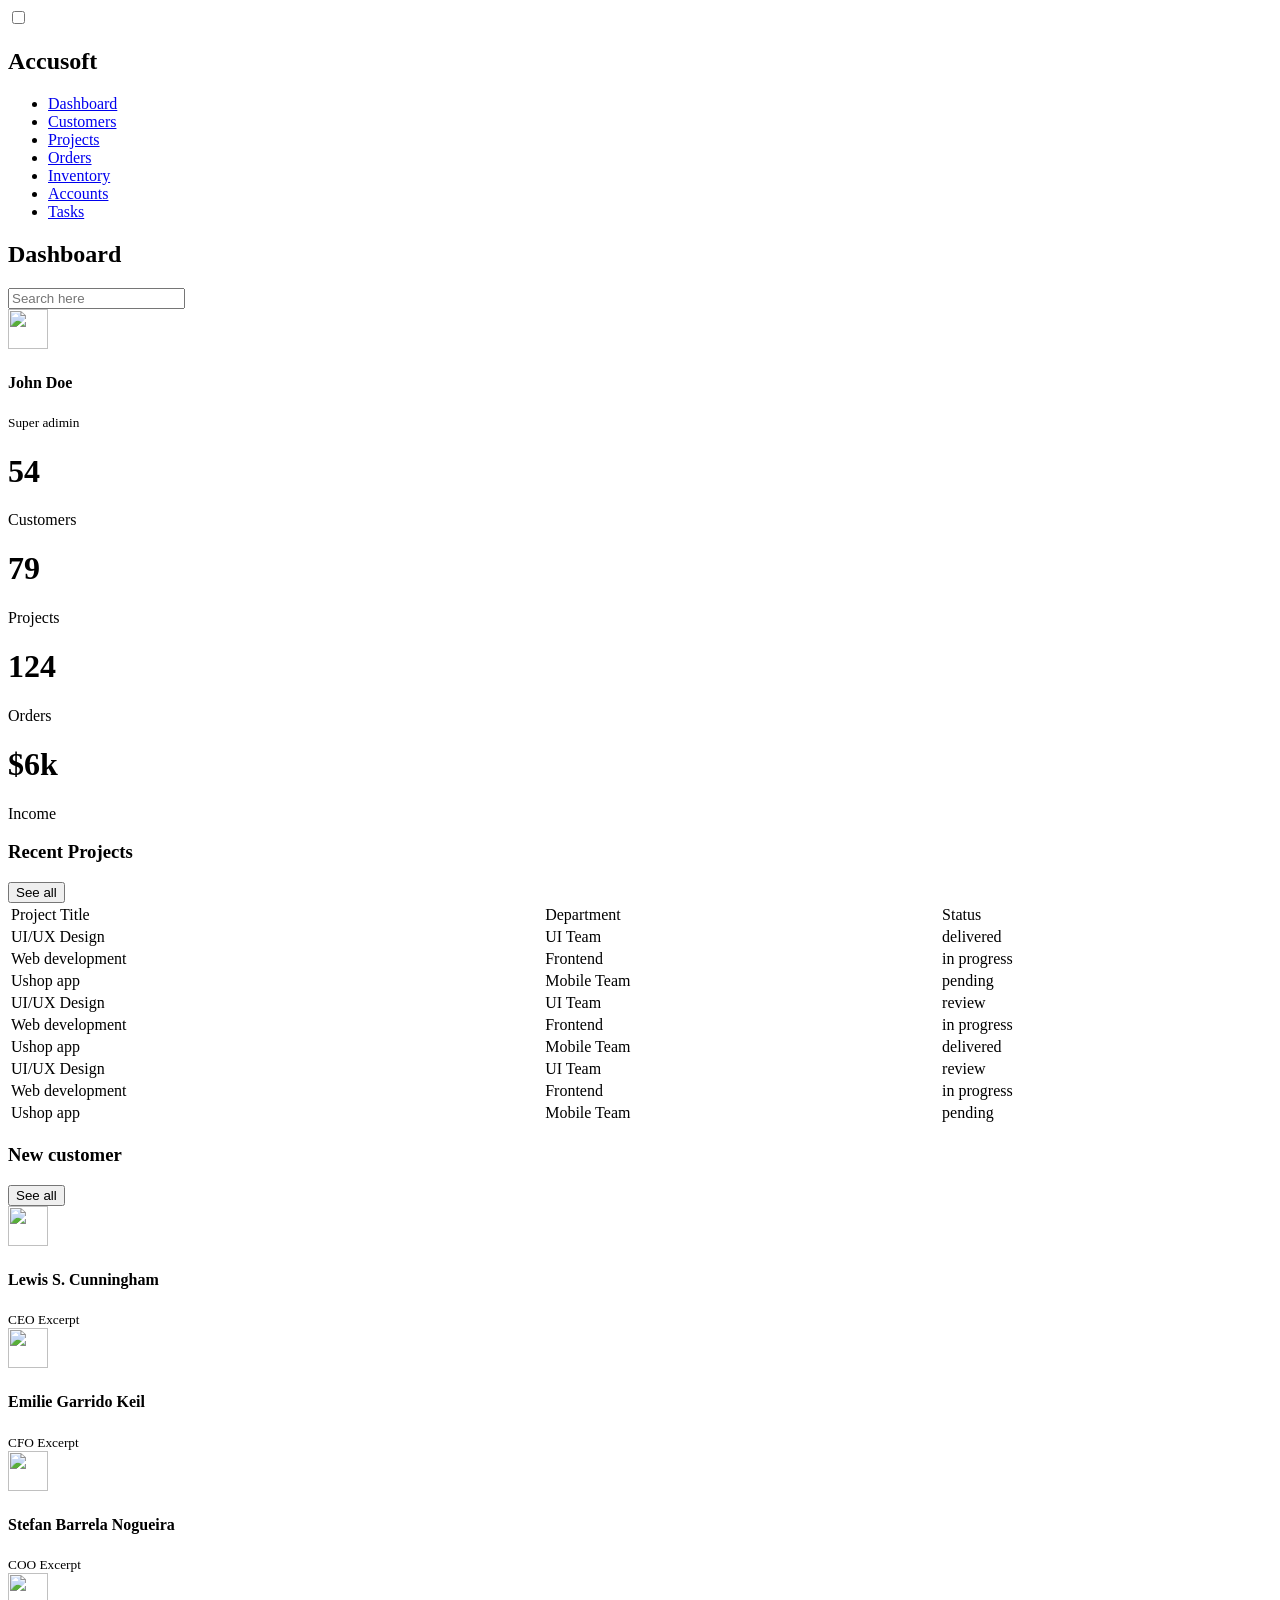
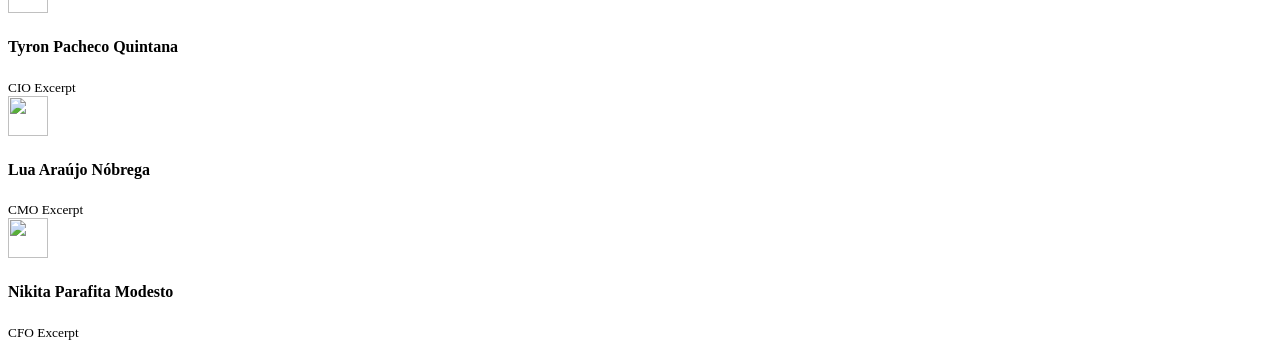
==== docs/index.html @ 3c91b4f0 "Add files via upload" ====
<!DOCTYPE html>
<html lang="en">
<head>
    <meta charset="UTF-8">
    <meta name="viewport" content="width=device-width,initial-scale=1,maximum-scale=1">
    <meta http-equiv="X-UA-Compatible" content="IE=edge">
    <meta name="viewport" content="width=device-width, initial-scale=1.0">
    <title>Accusoft</title>

    <!-- Custom Icon Navegador link -->
    <link rel="icon" href="./docs/image/icon.png">
    <!-- Load from CDN Line Awesome ICONs -->
    <link rel="stylesheet" href="https://maxst.icons8.com/vue-static/landings/line-awesome/font-awesome-line-awesome/css/all.min.css">
    <link rel="stylesheet" href="https://maxst.icons8.com/vue-static/landings/line-awesome/line-awesome/1.3.0/css/line-awesome.min.css">
    <!-- Link from CSS -->
    <link rel="stylesheet" href="./docs/css/style.css">
</head>
<body>

    <input type="checkbox" id="nav-toggle"> 
    <div class="sidebar">
        <div class="sidebar-brand">
            <h2><span class="lab la-accusoft"></span> <span>Accusoft</span> </h2>
        </div>

        <div class="sidebar-menu">
            <ul>
                <li>
                    <a href="#" class="active"><span class="las la-igloo"></span>
                        <span>Dashboard</span></a>
                </li>
                <li>
                    <a href="#"><span class="las la-users"></span>
                        <span>Customers</span></a>
                </li>
                <li>
                    <a href="#"><span class="las la-clipboard-list"></span>
                        <span>Projects</span></a>
                </li>
                <li>
                    <a href="#"><span class="las la-shopping-bag"></span>
                        <span>Orders</span></a>
                </li>
                <li>
                    <a href="#"><span class="las la-receipt"></span>
                        <span>Inventory</span></a>
                </li>
                <li>
                    <a href="#"><span class="las la-user-circle"></span>
                        <span>Accounts</span></a>
                </li>
                <li>
                    <a href="#"><span class="las la-clipboard-list"></span>
                        <span>Tasks</span></a>
                </li>
            </ul>
        </div>
    </div>

    <div class="main-content">
        <header>  
                <h2>
                    <label for="nav-toggle">
                        <span class="las la-bars"></span>
                    </label>
                    Dashboard
                </h2>

                <div class="search-wrapper">
                    <span class="las la-search"></span>
                    <input type="search" placeholder="Search here" />
                </div>

                <div class="user-wrapper">
                    <img src="./docs/image/user.png" width="40px" height="40px" alt="">
                    <div class="user-info">
                        <h4>John Doe</h4>
                        <small>Super adimin</small>
                    </div>
                </div>
        </header>

        <main>

            <div class="cards">
                <div class="card-single">
                    <div>
                        <h1>54</h1>
                        <span>Customers</span>
                    </div>
                    <div>
                        <span class="las la-users"></span>
                    </div>
                </div>
                <div class="card-single">
                    <div>
                        <h1>79</h1>
                        <span>Projects</span>
                    </div>
                    <div>
                        <span class="las la-clipboard-list"></span>
                    </div>
                </div>
                <div class="card-single">
                    <div>
                        <h1>124</h1>
                        <span>Orders</span>
                    </div>
                    <div>
                        <span class="las la-shopping-bag"></span>
                    </div>
                </div>
                <div class="card-single">
                    <div>
                        <h1>$6k</h1>
                        <span>Income</span>
                    </div>
                    <div>
                        <span class="lab la-google-wallet"></span>
                    </div>
                </div>
            </div>

            <div class="recent-grid">
                <div class="projects">
                    <div class="card">
                        <div class="card-header">
                            <h3>Recent Projects</h3>
                            <button>See all <span class="las la-arrow-right">                               
                            </span></button>
                        </div>
                        <div class="card-body">
                            <div class="table-responsive">
                                <table width="100%">
                                    <thead>
                                        <tr>
                                            <td>Project Title</td>
                                            <td>Department</td>
                                            <td>Status</td>
                                        </tr>
                                    </thead>
                                    <tbody>
                                        <tr>
                                            <td>UI/UX Design</td>
                                            <td>UI Team</td>
                                            <td>
                                                <span class="status green"></span>
                                                delivered
                                            </td>
                                        </tr>
                                        <tr>
                                            <td>Web development</td>
                                            <td>Frontend</td>
                                            <td>
                                                <span class="status yellow"></span>
                                                in progress
                                            </td>
                                        </tr>
                                        <tr>
                                            <td>Ushop app</td>
                                            <td>Mobile Team</td>
                                            <td>
                                                <span class="status red"></span>
                                                pending
                                            </td>
                                        </tr>
                                        <tr>
                                            <td>UI/UX Design</td>
                                            <td>UI Team</td>
                                            <td>
                                                <span class="status cyan"></span>
                                                review
                                            </td>
                                        </tr>
                                        <tr>
                                            <td>Web development</td>
                                            <td>Frontend</td>
                                            <td>
                                                <span class="status yellow"></span>
                                                in progress
                                            </td>
                                        </tr>
                                        <tr>
                                            <td>Ushop app</td>
                                            <td>Mobile Team</td>
                                            <td>
                                                <span class="status green"></span>
                                                delivered
                                            </td>
                                        </tr>
                                        <tr>
                                            <td>UI/UX Design</td>
                                            <td>UI Team</td>
                                            <td>
                                                <span class="status cyan"></span>
                                                review
                                            </td>
                                        </tr>
                                        <tr>
                                            <td>Web development</td>
                                            <td>Frontend</td>
                                            <td>
                                                <span class="status yellow"></span>
                                                in progress
                                            </td>
                                        </tr>
                                        <tr>
                                            <td>Ushop app</td>
                                            <td>Mobile Team</td>
                                            <td>
                                                <span class="status red"></span>
                                                pending
                                            </td>
                                        </tr> 
                                    </tbody>
                                </table>
                            </div>
                        </div>
                    </div>
                </div>

                <div class="customers">
                    <div class="card">
                        <div class="card-header">
                            <h3>New customer</h3>
                            <button>See all <span class="las la-arrow-right">                               
                            </span></button>
                        </div>
                        <div class="card-body">
                            <div class="customer">
                                <div class="info">
                                    <img src="./docs/image/user.png" width="40px" height="40px" alt="">
                                    <div>
                                        <h4>Lewis S. Cunningham</h4>
                                        <small>CEO Excerpt</small>
                                    </div>
                                </div>
                                <div class="contact">
                                    <span class="las la-user-circle"></span>
                                    <span class="las la-comment"></span>
                                    <span class="las la-phone"></span>
                                </div>
                            </div>
                            <div class="customer">
                                <div class="info">
                                    <img src="./docs/image/user.png" width="40px" height="40px" alt="">
                                    <div>
                                        <h4>Emilie Garrido Keil</h4>
                                        <small>CFO Excerpt</small>
                                    </div>
                                </div>
                                <div class="contact">
                                    <span class="las la-user-circle"></span>
                                    <span class="las la-comment"></span>
                                    <span class="las la-phone"></span>
                                </div>
                            </div>
                            <div class="customer">
                                <div class="info">
                                    <img src="./docs/image/user.png" width="40px" height="40px" alt="">
                                    <div>
                                        <h4>Stefan Barrela Nogueira</h4>
                                        <small>COO Excerpt</small>
                                    </div>
                                </div>
                                <div class="contact">
                                    <span class="las la-user-circle"></span>
                                    <span class="las la-comment"></span>
                                    <span class="las la-phone"></span>
                                </div>
                            </div>
                            <div class="customer">
                                <div class="info">
                                    <img src="./docs/image/user.png" width="40px" height="40px" alt="">
                                    <div>
                                        <h4>Tyron Pacheco Quintana</h4>
                                        <small>CIO Excerpt</small>
                                    </div>
                                </div>
                                <div class="contact">
                                    <span class="las la-user-circle"></span>
                                    <span class="las la-comment"></span>
                                    <span class="las la-phone"></span>
                                </div>
                            </div>
                            <div class="customer">
                                <div class="info">
                                    <img src="./docs/image/user.png" width="40px" height="40px" alt="">
                                    <div>
                                        <h4>Lua Araújo Nóbrega</h4>
                                        <small>CMO Excerpt</small>
                                    </div>
                                </div>
                                <div class="contact">
                                    <span class="las la-user-circle"></span>
                                    <span class="las la-comment"></span>
                                    <span class="las la-phone"></span>
                                </div>
                            </div>
                            <div class="customer">
                                <div class="info">
                                    <img src="./docs/image/user.png" width="40px" height="40px" alt="">
                                    <div>
                                        <h4>Nikita Parafita Modesto</h4>
                                        <small>CFO Excerpt</small>
                                    </div>
                                </div>
                                <div class="contact">
                                    <span class="las la-user-circle"></span>
                                    <span class="las la-comment"></span>
                                    <span class="las la-phone"></span>
                                </div>
                            </div>
                        </div>
                    </div>
                </div>
            </div>
        </main>
    </div>
</body>
</html>
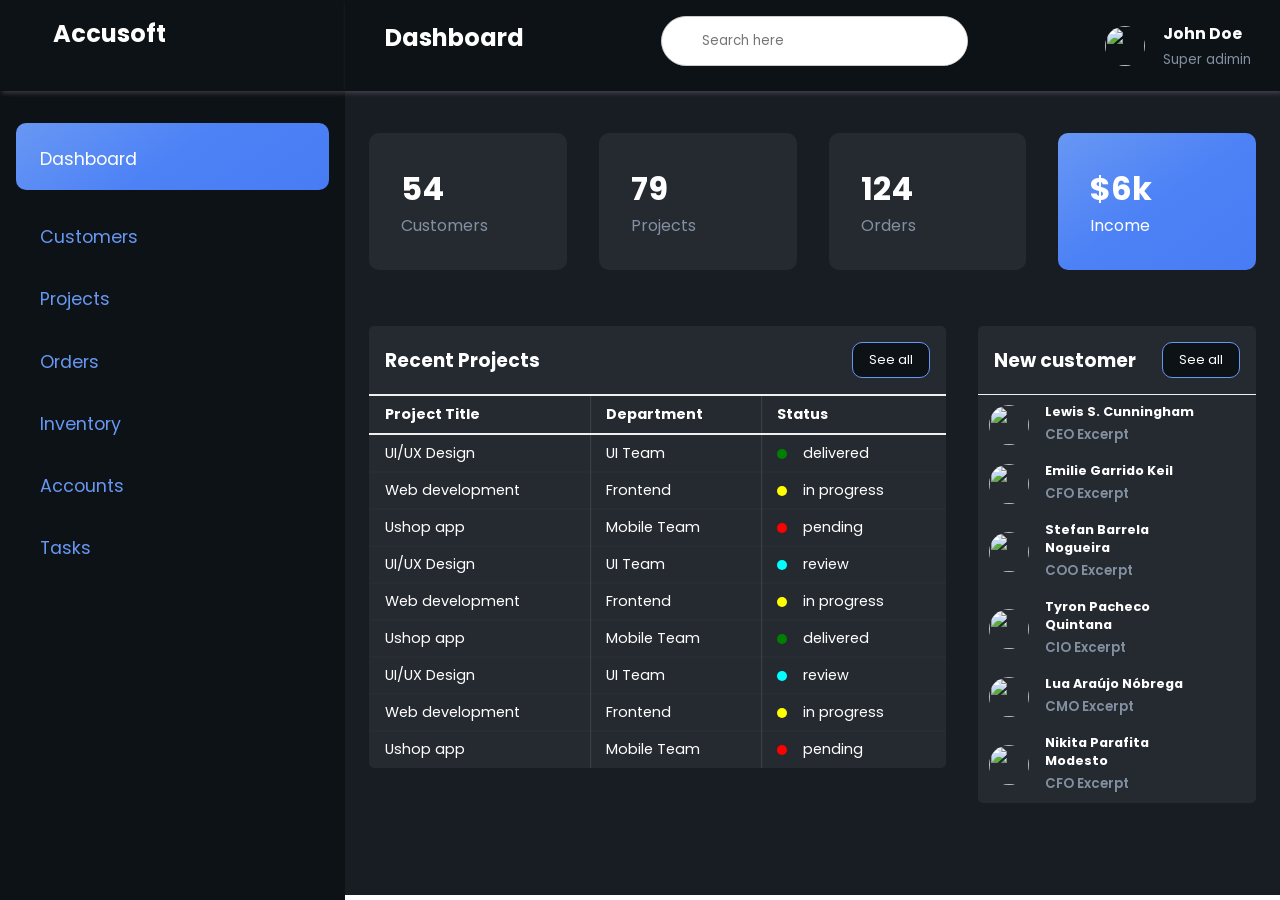
==== commit 119b8b75: "Update index.html" ====
--- a/docs/index.html
+++ b/docs/index.html
@@ -8,12 +8,12 @@
     <title>Accusoft</title>
 
     <!-- Custom Icon Navegador link -->
-    <link rel="icon" href="./docs/image/icon.png">
+    <link rel="icon" href="./image/icon.png">
     <!-- Load from CDN Line Awesome ICONs -->
     <link rel="stylesheet" href="https://maxst.icons8.com/vue-static/landings/line-awesome/font-awesome-line-awesome/css/all.min.css">
     <link rel="stylesheet" href="https://maxst.icons8.com/vue-static/landings/line-awesome/line-awesome/1.3.0/css/line-awesome.min.css">
     <!-- Link from CSS -->
-    <link rel="stylesheet" href="./docs/css/style.css">
+    <link rel="stylesheet" href="./css/style.css">
 </head>
 <body>
 
--- a/docs/css/style.css
+++ b/docs/css/style.css
@@ -0,0 +1,473 @@
+@import url('https://fonts.googleapis.com/css2?family=Poppins:wght@300;400;500;600&display=swap');
+
+:root {
+    --main-color: #0d1216;
+    --color-dark: #1D2231;
+    --color-fundo: #181d23;
+    --color-card: #252a30;
+    --active-color: #fff;
+    --border-color: #6897f3;
+    --primary-text-color: #fff;
+    --secundary-text-color: #8390A2;
+}
+
+* {
+    padding: 0;
+    margin: 0;
+    box-sizing: border-box;
+    list-style-type: none;
+    text-decoration: none;
+    font-family: 'Poppins', sans-serif;
+}
+
+.sidebar {
+    width: 345px;
+    position: fixed;
+    left: 0;
+    top: 0;
+    height: 100%;
+    background: var(--main-color);
+    z-index: 100;
+    transition: width 300ms;
+}
+
+.sidebar-brand {
+    height: 91px;
+    box-shadow: 2px 2px 5px rgba(255, 225, 255, 0.2);
+    padding: 1rem 0rem 1rem 2rem;
+    color: #fff;
+}
+
+.sidebar-brand span {
+    display: inline-block;
+    padding-right: 1rem;
+}
+
+.sidebar-menu {
+    margin-top: 1rem;
+    padding: 1rem;
+}
+
+.sidebar-menu li {
+    width: 100%;
+    margin-bottom: 1.7rem;
+    /* padding-left: 1rem; */
+}
+
+.sidebar-menu a {
+    padding-left: .5rem;
+    display: block;
+    color:var(--border-color);
+    font-size: 1.1rem;
+}
+
+.sidebar-menu a.active {
+    background: linear-gradient(145deg, #6897f3, #4d82f6, #487cf4);
+    padding-top: 1rem;
+    padding-bottom: 1rem;
+    color: var(--active-color);
+    border-radius: 10px 10px 10px 10px;
+}
+
+.sidebar-menu a span:first-child {
+    font-size: 1.5rem;
+    padding-right: 1rem;
+}
+
+#nav-toggle:checked +  .sidebar {
+    width: 70px;
+}
+
+#nav-toggle:checked +  .sidebar .sidebar-brand,
+#nav-toggle:checked +  .sidebar li {
+    padding-left: 1rem;
+    text-align: center;
+}
+
+#nav-toggle:checked +  .sidebar li {
+    padding-left: 0rem;
+}
+
+#nav-toggle:checked +  .sidebar .sidebar-brand h2  span:last-child,
+#nav-toggle:checked +  .sidebar li a span:last-child {
+    display: none;
+}
+
+#nav-toggle:checked ~ .main-content {
+    margin-left: 70px;
+}
+
+#nav-toggle:checked ~ .main-content header {
+    width: calc(100% - 70px);
+    left: 70px;
+}
+
+.main-content {
+    transition: margin-left 300ms;
+    margin-left: 345px;
+}
+
+header {
+    background: var(--main-color);
+    display: flex;
+    justify-content: space-between;
+    padding: 1rem 1.5rem;
+    box-shadow: 2px 2px 5px rgba(255, 225, 255, 0.2);
+    position: fixed;
+    left: 345px;
+    width: calc(100% - 345px);
+    top: 0;
+    z-index: 100;
+    transition: width 300ms;
+}
+
+#nav-toggle {
+    display: none;
+    
+}
+
+header h2 {
+    color: #fff;
+}
+
+header label span {
+    font-size: 1.7rem;
+    padding-right: 1rem;
+}
+
+.search-wrapper {
+    border: 1px solid #ccc;
+    border-radius: 30px;
+    height: 50px;
+    display: flex;
+    background: #fff;
+    align-items: center;
+    overflow-x: hidden;
+}
+
+.search-wrapper span {
+    display: inline-block;
+    padding: 0rem 1rem;
+    font-size: 1.5rem;
+}
+
+.search-wrapper input {
+    height: 100%;
+    padding: .5rem;
+    border: none;
+    outline: none;
+}
+
+.user-wrapper {
+    display: flex;
+    align-items: center;
+    color: var(--primary-text-color);
+}
+
+.user-wrapper h4 {
+    margin-top: 5px;
+    margin-left: 5px;
+}
+
+.user-wrapper img {
+    border-radius: 50%;
+    margin-right: .8rem;
+}
+
+.user-wrapper small {
+    display: inline-block;
+    margin-bottom: 5px;
+    padding: 0px 5px 0px 5px ;
+    color: var(--secundary-text-color);
+}
+
+main {
+    margin-top: 85px;
+    padding: 2rem 1.5rem;
+    background: var(--color-fundo);
+    min-height: calc(100vh - 90px);
+}
+
+.cards {
+    display: grid;
+    grid-template-columns: repeat(4, 1fr);
+    grid-gap: 2rem;
+    margin-top: 1rem;
+}
+
+.card-single {
+    display: flex;
+    justify-content: space-between;
+    background: var(--color-card);
+    color: #fff;
+    padding: 2rem;
+    border-radius: 10px;
+}
+
+.card-single div:last-child span {
+    color: var(--border-color);
+    font-size: 3rem;
+}
+
+.card-single div:first-child span {
+    color: var(--secundary-text-color);
+}
+
+.card-single:last-child {
+    background: linear-gradient(145deg, #6897f3, #4d82f6, #487cf4);
+}
+
+.card-single:last-child h1,
+.card-single:last-child div:first-child span,
+.card-single:last-child div:last-child span {
+    color: #fff;
+}
+
+.recent-grid {
+    margin-top: 3.5rem;
+    display: grid;
+    grid-gap: 2rem;
+    grid-template-columns: 65% auto;
+}
+
+.card {
+    background: var(--color-card);
+    border-radius: 5px;
+}
+
+.card-header {
+    padding: 1rem;
+}
+
+.card-header {
+    color: #fff;
+    display: flex;
+    justify-content: space-between;
+    align-items: center;
+    border-bottom: 1px solid #f0f0f0;
+}
+
+.card-header button {
+    background: var(--main-color);
+    border-radius: 10px;
+    color: #fff;
+    font-size: .8rem;
+    padding: .5rem 1rem;
+    border: 1px solid var(--border-color);
+}
+
+table {
+    border-collapse: collapse;
+}
+
+thead tr {
+    border-top: 1px solid #f0f0f0;
+    border-bottom: 2px solid #f0f0f0;
+}
+
+thead td {
+    font-weight: 700;
+}
+
+td {
+    padding: .5rem 1rem;
+    font-size: .9rem;
+    color: var(--primary-text-color);
+    box-shadow: 1px 0px 1px rgba(225, 255, 253, 0.103);
+}
+
+td .status {
+    display: inline-block;
+    height: 10px;
+    width: 10px;
+    border-radius: 50%;
+    margin-right: 1rem;
+}
+
+tr td:last-child {
+    display: flex;
+    align-items: center;
+}
+
+.status.cyan {
+    background: cyan;
+}
+
+.status.yellow {
+    background: yellow;
+}
+
+.status.red {
+    background: red;
+}
+
+.status.green {
+    background: green;
+}
+
+.table-responsive {
+    width: 100%;
+    overflow-x: auto;
+}
+
+.customer {
+    display: flex;
+    justify-content: space-between;
+    align-items: center;
+    padding: .5rem .7rem;
+}
+
+.info {
+    display: flex;
+    align-items: center;
+}
+
+.info img {
+    border-radius: 50%;
+    margin-right: 1rem;
+}
+
+.info h4 {
+    font-size: .8rem;
+    font-weight: 700;
+    color: #fff;
+}
+
+.info small {
+    font-weight: 600;
+    color: var(--secundary-text-color);
+}
+
+.contact span {
+    font-size: 1.2rem;
+    display: inline-block;
+    margin-left: .5rem;
+    color: var(--border-color);
+}
+
+@media only screen and (max-width: 1200px) {
+    .sidebar {
+        width: 70px;
+    }
+    
+    .sidebar .sidebar-brand,
+    .sidebar li {
+        padding-left: 1rem;
+        text-align: center;
+    }
+    
+    .sidebar li {
+        padding-left: 0rem;
+    }
+    
+    .sidebar .sidebar-brand h2  span:last-child,
+    .sidebar li a span:last-child {
+        display: none;
+    }
+    
+    .main-content {
+        margin-left: 70px;
+    }
+    
+    .main-content header {
+        width: calc(100% - 70px);
+        left: 70px;
+    }
+}
+
+@media only screen and (max-width: 960px) {
+    .cards {
+        grid-template-columns: repeat(3, 1fr);
+    }
+
+    .recent-grid {
+        grid-template-columns: 60% 40%;
+    }
+}
+
+@media only screen and (max-width: 768px) {
+    .cards {
+        grid-template-columns: repeat(2, 1fr);
+    }
+
+    .recent-grid {
+        grid-template-columns: 100%;
+    }
+
+    .search-wrapper {
+        display: none;
+    }
+
+    .sidebar {
+        left: -100% !important;
+    }
+    header h2 {
+        display: flex;
+        align-items: center;
+    }
+
+
+    header h2 label {
+        display: inline-block;
+        background: var(--border-color);
+        padding-right: 0rem;
+        margin-right: 1rem;
+        height: 40px;
+        width: 40px;
+        border-radius: 10px 10px 10px;
+        color: #fff;
+        display: flex;
+        align-items: center;
+        justify-content: center !important;
+    }
+
+    header h2 span {
+        text-align: center;
+        padding-right: 0rem;
+    }
+
+    header h2 {
+        font-size: 1.1rem;
+    }
+
+    .main-content {
+        width: 100%;
+        margin-left: 0rem;
+    }
+    
+    header {
+        width: 100% !important;
+        left: 0 !important;
+    }
+
+    #nav-toggle:checked + .sidebar {
+        left: 0 !important;
+        z-index: 100;
+        width: 345px;
+    }
+
+    #nav-toggle:checked + .sidebar .sidebar-brand,
+    #nav-toggle:checked + .sidebar li {
+        padding-left: 2rem;
+        text-align: left;
+    }
+    
+    #nav-toggle:checked .sidebar li a {
+        padding-left: 1rem;
+    }
+    
+    #nav-toggle:checked .sidebar .sidebar-brand h2  span:last-child,
+    #nav-toggle:checked .sidebar li a span:last-child {
+        display: inline;
+    }
+
+    #nav-toggle:checked ~.main-content {
+        margin-left: 0rem !important;
+    }
+}
+
+@media only screen and (max-width: 560px) {
+    .cards {
+        grid-template-columns: 100%;
+    }
+}
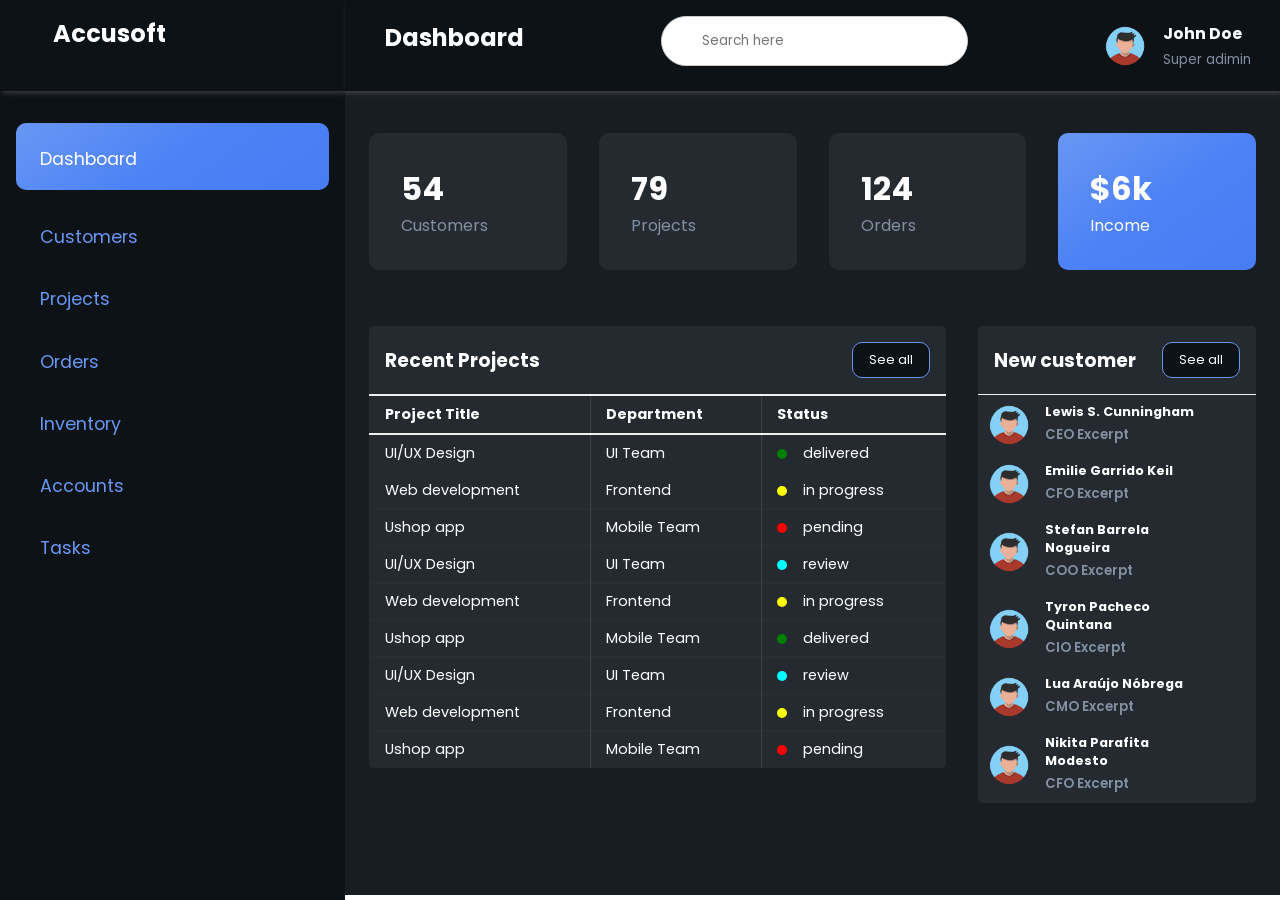
==== commit d2846676: "Update index.html" ====
--- a/docs/index.html
+++ b/docs/index.html
@@ -72,7 +72,7 @@
                 </div>
 
                 <div class="user-wrapper">
-                    <img src="./docs/image/user.png" width="40px" height="40px" alt="">
+                    <img src="./image/user.png" width="40px" height="40px" alt="">
                     <div class="user-info">
                         <h4>John Doe</h4>
                         <small>Super adimin</small>
@@ -229,7 +229,7 @@
                         <div class="card-body">
                             <div class="customer">
                                 <div class="info">
-                                    <img src="./docs/image/user.png" width="40px" height="40px" alt="">
+                                    <img src="./image/user.png" width="40px" height="40px" alt="">
                                     <div>
                                         <h4>Lewis S. Cunningham</h4>
                                         <small>CEO Excerpt</small>
@@ -243,7 +243,7 @@
                             </div>
                             <div class="customer">
                                 <div class="info">
-                                    <img src="./docs/image/user.png" width="40px" height="40px" alt="">
+                                    <img src="./image/user.png" width="40px" height="40px" alt="">
                                     <div>
                                         <h4>Emilie Garrido Keil</h4>
                                         <small>CFO Excerpt</small>
@@ -257,7 +257,7 @@
                             </div>
                             <div class="customer">
                                 <div class="info">
-                                    <img src="./docs/image/user.png" width="40px" height="40px" alt="">
+                                    <img src="./image/user.png" width="40px" height="40px" alt="">
                                     <div>
                                         <h4>Stefan Barrela Nogueira</h4>
                                         <small>COO Excerpt</small>
@@ -271,7 +271,7 @@
                             </div>
                             <div class="customer">
                                 <div class="info">
-                                    <img src="./docs/image/user.png" width="40px" height="40px" alt="">
+                                    <img src="./image/user.png" width="40px" height="40px" alt="">
                                     <div>
                                         <h4>Tyron Pacheco Quintana</h4>
                                         <small>CIO Excerpt</small>
@@ -285,7 +285,7 @@
                             </div>
                             <div class="customer">
                                 <div class="info">
-                                    <img src="./docs/image/user.png" width="40px" height="40px" alt="">
+                                    <img src="./image/user.png" width="40px" height="40px" alt="">
                                     <div>
                                         <h4>Lua Araújo Nóbrega</h4>
                                         <small>CMO Excerpt</small>
@@ -299,7 +299,7 @@
                             </div>
                             <div class="customer">
                                 <div class="info">
-                                    <img src="./docs/image/user.png" width="40px" height="40px" alt="">
+                                    <img src="./image/user.png" width="40px" height="40px" alt="">
                                     <div>
                                         <h4>Nikita Parafita Modesto</h4>
                                         <small>CFO Excerpt</small>
